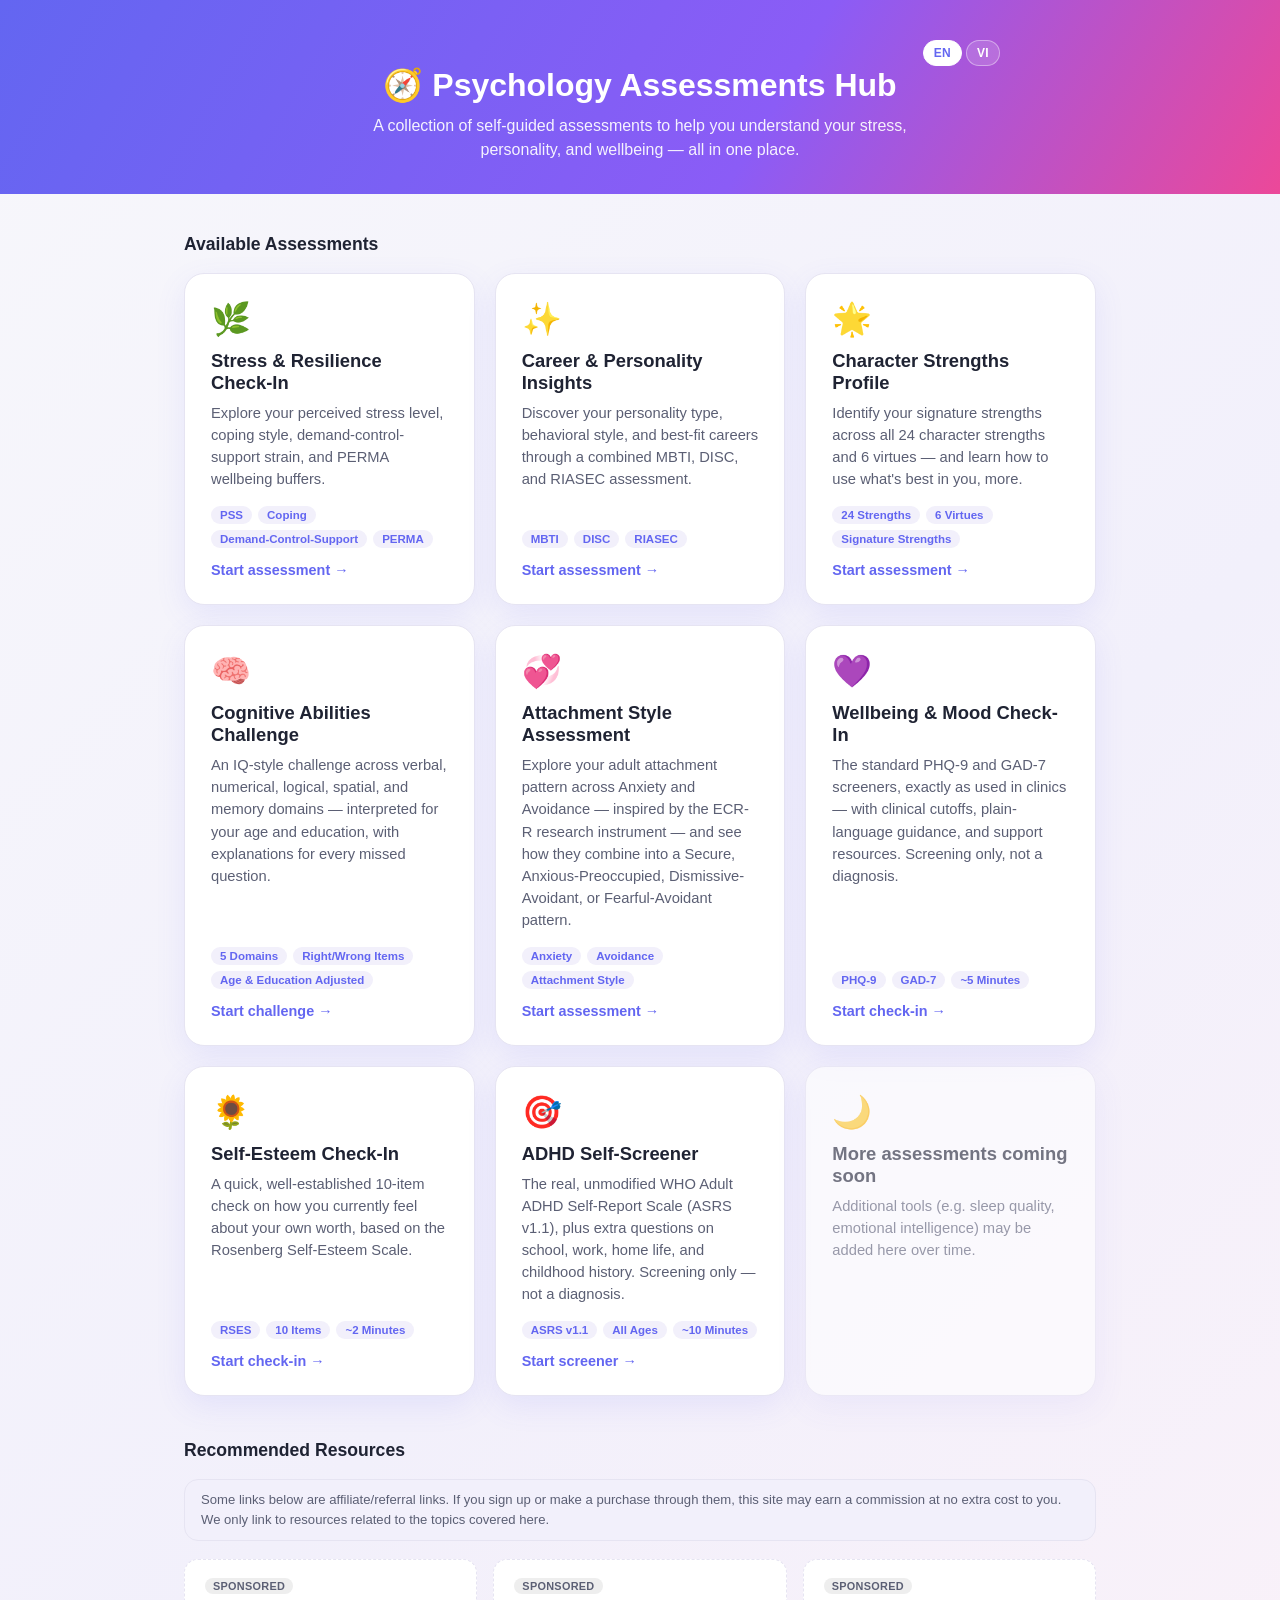
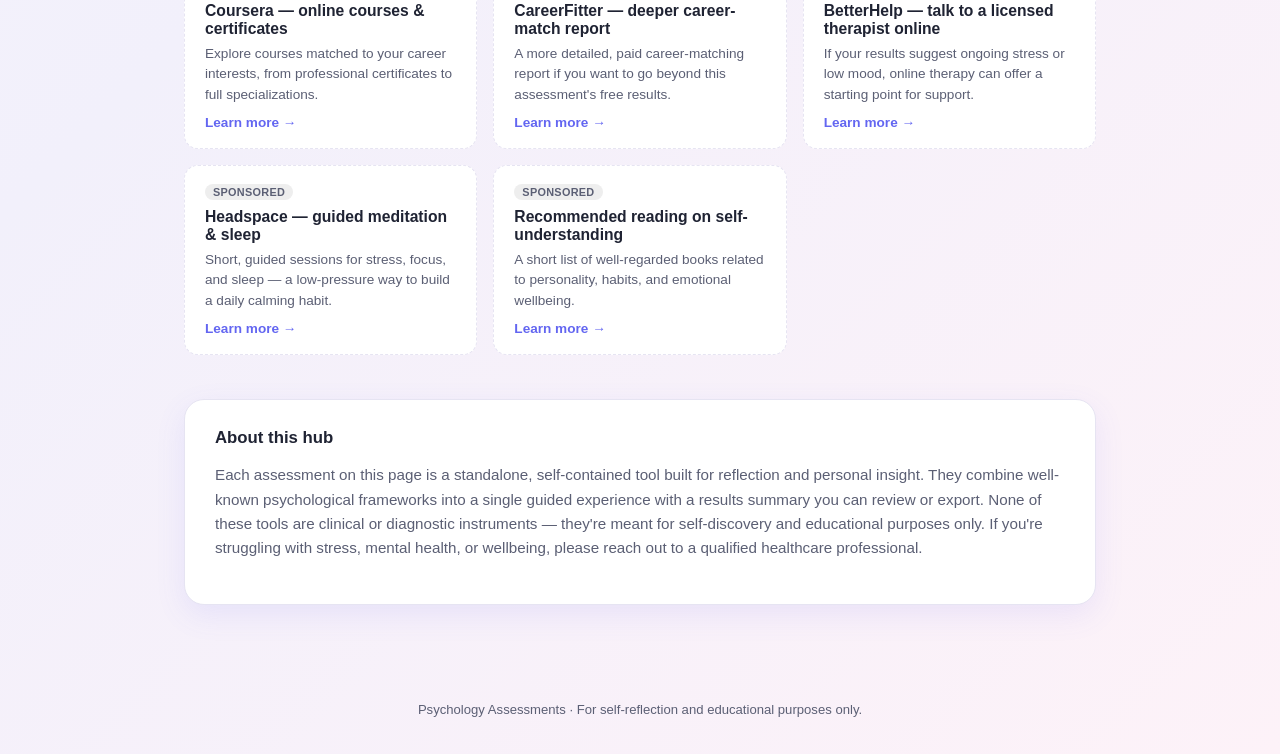
==== index.html @ 83e5cd19 "Initial commit: Psychology Assessments toolkit Co-Authored-By: Claude Sonnet 4.6 <noreply@anthropic." ====
<!DOCTYPE html>
<html lang="en">
<head>
<meta charset="UTF-8" />
<meta name="viewport" content="width=device-width, initial-scale=1.0" />
<title>Psychology Assessments — Hub</title>
<meta name="description" content="A hub linking to all self-assessment tools: stress & resilience, career & personality insights, and more to come." />
<style>
  :root {
    --grad-1: #6366f1;
    --grad-2: #8b5cf6;
    --grad-3: #ec4899;
    --ink: #1f2333;
    --ink-soft: #5b5f74;
    --bg: #f7f7fb;
    --card-bg: #ffffff;
    --border: #e6e4f2;
    --radius-lg: 20px;
    --radius-md: 14px;
    --shadow: 0 10px 30px rgba(99, 102, 241, 0.10);
    --shadow-hover: 0 16px 40px rgba(99, 102, 241, 0.18);
  }
  * { box-sizing: border-box; }
  html, body {
    margin: 0; padding: 0;
    font-family: "Segoe UI", "Helvetica Neue", Arial, sans-serif;
    background: linear-gradient(135deg, #f7f7fb 0%, #f2f0fb 50%, #fdf2f8 100%);
    color: var(--ink);
    min-height: 100vh;
  }
  .site-header {
    padding: 40px 24px 32px;
    text-align: center;
    background: linear-gradient(120deg, var(--grad-1), var(--grad-2) 60%, var(--grad-3));
    color: #fff;
  }
  .site-header h1 {
    margin: 0 0 10px;
    font-size: 2rem;
    letter-spacing: -0.02px;
  }
  .site-header p {
    margin: 0 auto;
    max-width: 560px;
    opacity: 0.92;
    line-height: 1.5;
  }
  .container {
    max-width: 960px;
    margin: 0 auto;
    padding: 40px 24px 60px;
  }
  .section-title {
    font-size: 1.1rem;
    font-weight: 700;
    color: var(--ink);
    margin: 0 0 18px;
  }
  .grid {
    display: grid;
    grid-template-columns: repeat(auto-fit, minmax(280px, 1fr));
    gap: 20px;
    margin-bottom: 44px;
  }
  .card {
    display: flex;
    flex-direction: column;
    background: var(--card-bg);
    border: 1px solid var(--border);
    border-radius: var(--radius-lg);
    padding: 26px;
    text-decoration: none;
    color: inherit;
    box-shadow: var(--shadow);
    transition: transform 0.15s ease, box-shadow 0.15s ease;
  }
  .card:hover {
    transform: translateY(-3px);
    box-shadow: var(--shadow-hover);
  }
  .card .emoji {
    font-size: 2rem;
    margin-bottom: 12px;
  }
  .card h3 {
    margin: 0 0 8px;
    font-size: 1.15rem;
  }
  .card p {
    margin: 0 0 16px;
    color: var(--ink-soft);
    font-size: 0.92rem;
    line-height: 1.5;
    flex-grow: 1;
  }
  .card .tags {
    display: flex;
    flex-wrap: wrap;
    gap: 6px;
    margin-bottom: 14px;
  }
  .tag {
    font-size: 0.72rem;
    font-weight: 600;
    padding: 3px 9px;
    border-radius: 999px;
    background: #f2f0fb;
    color: var(--grad-1);
  }
  .card .cta {
    font-size: 0.9rem;
    font-weight: 600;
    color: var(--grad-1);
  }
  .card.coming-soon {
    opacity: 0.6;
    cursor: default;
  }
  .card.coming-soon:hover {
    transform: none;
    box-shadow: var(--shadow);
  }
  .about {
    background: var(--card-bg);
    border: 1px solid var(--border);
    border-radius: var(--radius-lg);
    padding: 28px 30px;
    box-shadow: var(--shadow);
  }
  .about h2 {
    margin-top: 0;
    font-size: 1.05rem;
  }
  .about p {
    color: var(--ink-soft);
    line-height: 1.6;
    font-size: 0.95rem;
  }
  .site-footer {
    text-align: center;
    padding: 24px;
    color: var(--ink-soft);
    font-size: 0.82rem;
  }
  .resources {
    margin-bottom: 44px;
  }
  .disclosure {
    font-size: 0.82rem;
    color: var(--ink-soft);
    background: #f2f0fb;
    border: 1px solid var(--border);
    border-radius: var(--radius-md);
    padding: 10px 16px;
    margin-bottom: 18px;
    line-height: 1.5;
  }
  .resource-grid {
    display: grid;
    grid-template-columns: repeat(auto-fit, minmax(240px, 1fr));
    gap: 16px;
  }
  .resource-card {
    display: flex;
    flex-direction: column;
    background: var(--card-bg);
    border: 1px dashed var(--border);
    border-radius: var(--radius-md);
    padding: 18px 20px;
    text-decoration: none;
    color: inherit;
  }
  .resource-card h4 {
    margin: 0 0 6px;
    font-size: 0.98rem;
  }
  .resource-card p {
    margin: 0 0 10px;
    color: var(--ink-soft);
    font-size: 0.85rem;
    line-height: 1.5;
    flex-grow: 1;
  }
  .resource-card .cta {
    font-size: 0.85rem;
    font-weight: 600;
    color: var(--grad-1);
  }
  .resource-card .sponsored-tag {
    display: inline-block;
    font-size: 0.68rem;
    font-weight: 700;
    letter-spacing: 0.3px;
    text-transform: uppercase;
    color: var(--ink-soft);
    background: #eee;
    border-radius: 999px;
    padding: 2px 8px;
    margin-bottom: 8px;
    width: fit-content;
  }
  .site-header-inner {
    max-width: 720px;
    margin: 0 auto;
    display: flex;
    align-items: center;
    justify-content: flex-end;
  }
  .lang-toggle {
    display: flex;
    gap: 4px;
    flex-shrink: 0;
  }
  .lang-btn {
    background: rgba(255, 255, 255, 0.15);
    border: 1px solid rgba(255, 255, 255, 0.4);
    color: #fff;
    font-weight: 700;
    font-size: 0.75rem;
    letter-spacing: 0.3px;
    padding: 5px 10px;
    border-radius: 999px;
    cursor: pointer;
    transition: background 0.2s ease;
  }
  .lang-btn:hover {
    background: rgba(255, 255, 255, 0.28);
  }
  .lang-btn.active {
    background: #fff;
    color: var(--grad-1);
    border-color: #fff;
  }
</style>
</head>
<body>

  <header class="site-header">
    <div class="site-header-inner">
      <div id="langToggle" class="lang-toggle"></div>
    </div>
    <h1 data-en="🧭 Psychology Assessments Hub" data-vi="🧭 Trang Chủ Đánh Giá Tâm Lý">🧭 Psychology Assessments Hub</h1>
    <p data-en="A collection of self-guided assessments to help you understand your stress, personality, and wellbeing — all in one place." data-vi="Bộ sưu tập các bài đánh giá tự thực hiện giúp bạn hiểu về căng thẳng, tính cách, và sức khỏe tinh thần của mình — tất cả ở một nơi.">A collection of self-guided assessments to help you understand your stress, personality, and wellbeing — all in one place.</p>
  </header>

  <main class="container">

    <div>
      <div class="section-title" data-en="Available Assessments" data-vi="Các Bài Đánh Giá Hiện Có">Available Assessments</div>
      <div class="grid">

        <a class="card" href="stress-assessment/index.html">
          <div class="emoji">🌿</div>
          <h3 data-en="Stress &amp; Resilience Check-In" data-vi="Kiểm Tra Căng Thẳng &amp; Sức Bền">Stress &amp; Resilience Check-In</h3>
          <p data-en="Explore your perceived stress level, coping style, demand-control-support strain, and PERMA wellbeing buffers." data-vi="Khám phá mức độ căng thẳng cảm nhận, phong cách ứng phó, mức độ căng thẳng theo mô hình đòi hỏi-kiểm soát-hỗ trợ, và các vùng đệm hạnh phúc PERMA của bạn.">Explore your perceived stress level, coping style, demand-control-support strain, and PERMA wellbeing buffers.</p>
          <div class="tags">
            <span class="tag">PSS</span>
            <span class="tag" data-en="Coping" data-vi="Ứng Phó">Coping</span>
            <span class="tag" data-en="Demand-Control-Support" data-vi="Đòi Hỏi-Kiểm Soát-Hỗ Trợ">Demand-Control-Support</span>
            <span class="tag">PERMA</span>
          </div>
          <span class="cta" data-en="Start assessment →" data-vi="Bắt đầu đánh giá →">Start assessment →</span>
        </a>

        <a class="card" href="career-personality-assessment/index.html">
          <div class="emoji">✨</div>
          <h3 data-en="Career &amp; Personality Insights" data-vi="Đánh Giá Sự Nghiệp &amp; Tính Cách">Career &amp; Personality Insights</h3>
          <p data-en="Discover your personality type, behavioral style, and best-fit careers through a combined MBTI, DISC, and RIASEC assessment." data-vi="Khám phá kiểu tính cách, phong cách hành vi, và những nghề nghiệp phù hợp nhất với bạn thông qua bài đánh giá kết hợp MBTI, DISC, và RIASEC.">Discover your personality type, behavioral style, and best-fit careers through a combined MBTI, DISC, and RIASEC assessment.</p>
          <div class="tags">
            <span class="tag">MBTI</span>
            <span class="tag">DISC</span>
            <span class="tag">RIASEC</span>
          </div>
          <span class="cta" data-en="Start assessment →" data-vi="Bắt đầu đánh giá →">Start assessment →</span>
        </a>

        <a class="card" href="strengths-assessment/index.html">
          <div class="emoji">🌟</div>
          <h3 data-en="Character Strengths Profile" data-vi="Hồ Sơ Thế Mạnh Tính Cách">Character Strengths Profile</h3>
          <p data-en="Identify your signature strengths across all 24 character strengths and 6 virtues — and learn how to use what's best in you, more." data-vi="Xác định các thế mạnh đặc trưng của bạn trong đủ 24 thế mạnh tính cách và 6 nhóm phẩm chất — và học cách phát huy nhiều hơn những điều tốt nhất ở bạn.">Identify your signature strengths across all 24 character strengths and 6 virtues — and learn how to use what's best in you, more.</p>
          <div class="tags">
            <span class="tag" data-en="24 Strengths" data-vi="24 Thế Mạnh">24 Strengths</span>
            <span class="tag" data-en="6 Virtues" data-vi="6 Nhóm Phẩm Chất">6 Virtues</span>
            <span class="tag" data-en="Signature Strengths" data-vi="Thế Mạnh Đặc Trưng">Signature Strengths</span>
          </div>
          <span class="cta" data-en="Start assessment →" data-vi="Bắt đầu đánh giá →">Start assessment →</span>
        </a>

        <a class="card" href="iq-test/index.html">
          <div class="emoji">🧠</div>
          <h3 data-en="Cognitive Abilities Challenge" data-vi="Thử Thách Năng Lực Nhận Thức">Cognitive Abilities Challenge</h3>
          <p data-en="An IQ-style challenge across verbal, numerical, logical, spatial, and memory domains — interpreted for your age and education, with explanations for every missed question." data-vi="Thử thách kiểu trắc nghiệm IQ trên các lĩnh vực ngôn ngữ, số học, logic, không gian, và trí nhớ — được diễn giải theo độ tuổi và học vấn của bạn, kèm lời giải cho mọi câu làm sai.">An IQ-style challenge across verbal, numerical, logical, spatial, and memory domains — interpreted for your age and education, with explanations for every missed question.</p>
          <div class="tags">
            <span class="tag" data-en="5 Domains" data-vi="5 Lĩnh Vực">5 Domains</span>
            <span class="tag" data-en="Right/Wrong Items" data-vi="Câu Hỏi Đúng/Sai">Right/Wrong Items</span>
            <span class="tag" data-en="Age &amp; Education Adjusted" data-vi="Điều Chỉnh Theo Tuổi &amp; Học Vấn">Age &amp; Education Adjusted</span>
          </div>
          <span class="cta" data-en="Start challenge →" data-vi="Bắt đầu thử thách →">Start challenge →</span>
        </a>

        <a class="card" href="attachment-style-assessment/index.html">
          <div class="emoji">💞</div>
          <h3 data-en="Attachment Style Assessment" data-vi="Đánh Giá Kiểu Gắn Bó">Attachment Style Assessment</h3>
          <p data-en="Explore your adult attachment pattern across Anxiety and Avoidance — inspired by the ECR-R research instrument — and see how they combine into a Secure, Anxious-Preoccupied, Dismissive-Avoidant, or Fearful-Avoidant pattern." data-vi="Khám phá mô hình gắn bó ở người trưởng thành của bạn qua hai khía cạnh Lo Âu và Né Tránh — lấy cảm hứng từ công cụ nghiên cứu ECR-R — và xem chúng kết hợp thành mô hình An Toàn, Lo Âu-Bận Tâm, Né Tránh-Xa Cách, hoặc Lo Âu-Né Tránh như thế nào.">Explore your adult attachment pattern across Anxiety and Avoidance — inspired by the ECR-R research instrument — and see how they combine into a Secure, Anxious-Preoccupied, Dismissive-Avoidant, or Fearful-Avoidant pattern.</p>
          <div class="tags">
            <span class="tag" data-en="Anxiety" data-vi="Lo Âu">Anxiety</span>
            <span class="tag" data-en="Avoidance" data-vi="Né Tránh">Avoidance</span>
            <span class="tag" data-en="Attachment Style" data-vi="Kiểu Gắn Bó">Attachment Style</span>
          </div>
          <span class="cta" data-en="Start assessment →" data-vi="Bắt đầu đánh giá →">Start assessment →</span>
        </a>

        <a class="card" href="wellbeing-checkin/index.html">
          <div class="emoji">💜</div>
          <h3 data-en="Wellbeing &amp; Mood Check-In" data-vi="Kiểm Tra Tâm Trạng &amp; Sức Khỏe Tinh Thần">Wellbeing &amp; Mood Check-In</h3>
          <p data-en="The standard PHQ-9 and GAD-7 screeners, exactly as used in clinics — with clinical cutoffs, plain-language guidance, and support resources. Screening only, not a diagnosis." data-vi="Bộ sàng lọc tiêu chuẩn PHQ-9 và GAD-7, đúng như trong phòng khám — kèm ngưỡng lâm sàng, hướng dẫn dễ hiểu, và các nguồn hỗ trợ. Chỉ mang tính sàng lọc, không phải chẩn đoán.">The standard PHQ-9 and GAD-7 screeners, exactly as used in clinics — with clinical cutoffs, plain-language guidance, and support resources. Screening only, not a diagnosis.</p>
          <div class="tags">
            <span class="tag">PHQ-9</span>
            <span class="tag">GAD-7</span>
            <span class="tag" data-en="~5 Minutes" data-vi="~5 Phút">~5 Minutes</span>
          </div>
          <span class="cta" data-en="Start check-in →" data-vi="Bắt đầu kiểm tra →">Start check-in →</span>
        </a>

        <a class="card" href="self-esteem-assessment/index.html">
          <div class="emoji">🌻</div>
          <h3 data-en="Self-Esteem Check-In" data-vi="Kiểm Tra Lòng Tự Trọng">Self-Esteem Check-In</h3>
          <p data-en="A quick, well-established 10-item check on how you currently feel about your own worth, based on the Rosenberg Self-Esteem Scale." data-vi="Bài kiểm tra ngắn gồm 10 câu hỏi đã được kiểm chứng, đánh giá cảm nhận hiện tại của bạn về giá trị bản thân, dựa trên Thang Đo Lòng Tự Trọng Rosenberg.">A quick, well-established 10-item check on how you currently feel about your own worth, based on the Rosenberg Self-Esteem Scale.</p>
          <div class="tags">
            <span class="tag">RSES</span>
            <span class="tag" data-en="10 Items" data-vi="10 Câu Hỏi">10 Items</span>
            <span class="tag" data-en="~2 Minutes" data-vi="~2 Phút">~2 Minutes</span>
          </div>
          <span class="cta" data-en="Start check-in →" data-vi="Bắt đầu kiểm tra →">Start check-in →</span>
        </a>

        <a class="card" href="adhd-screener/index.html">
          <div class="emoji">🎯</div>
          <h3 data-en="ADHD Self-Screener" data-vi="Công Cụ Tự Sàng Lọc ADHD">ADHD Self-Screener</h3>
          <p data-en="The real, unmodified WHO Adult ADHD Self-Report Scale (ASRS v1.1), plus extra questions on school, work, home life, and childhood history. Screening only — not a diagnosis." data-vi="Thang Tự Đánh Giá ADHD Người Lớn của WHO (ASRS v1.1), nguyên bản không chỉnh sửa, kèm các câu hỏi bổ sung về trường học, công việc, đời sống gia đình, và lịch sử thời thơ ấu. Chỉ mang tính sàng lọc — không phải chẩn đoán.">The real, unmodified WHO Adult ADHD Self-Report Scale (ASRS v1.1), plus extra questions on school, work, home life, and childhood history. Screening only — not a diagnosis.</p>
          <div class="tags">
            <span class="tag">ASRS v1.1</span>
            <span class="tag" data-en="All Ages" data-vi="Mọi Độ Tuổi">All Ages</span>
            <span class="tag" data-en="~10 Minutes" data-vi="~10 Phút">~10 Minutes</span>
          </div>
          <span class="cta" data-en="Start screener →" data-vi="Bắt đầu sàng lọc →">Start screener →</span>
        </a>

        <div class="card coming-soon">
          <div class="emoji">🌙</div>
          <h3 data-en="More assessments coming soon" data-vi="Thêm các bài đánh giá sắp ra mắt">More assessments coming soon</h3>
          <p data-en="Additional tools (e.g. sleep quality, emotional intelligence) may be added here over time." data-vi="Các công cụ bổ sung (ví dụ: chất lượng giấc ngủ, trí tuệ cảm xúc) có thể sẽ được thêm vào đây theo thời gian.">Additional tools (e.g. sleep quality, emotional intelligence) may be added here over time.</p>
        </div>

      </div>
    </div>

    <div class="resources">
      <div class="section-title" data-en="Recommended Resources" data-vi="Tài Nguyên Gợi Ý">Recommended Resources</div>
      <div class="disclosure" data-en="Some links below are affiliate/referral links. If you sign up or make a purchase through them, this site may earn a commission at no extra cost to you. We only link to resources related to the topics covered here." data-vi="Một số liên kết bên dưới là liên kết liên kết/giới thiệu. Nếu bạn đăng ký hoặc mua hàng qua các liên kết này, trang web có thể nhận được hoa hồng mà không phát sinh thêm chi phí cho bạn. Chúng tôi chỉ liên kết đến các tài nguyên liên quan đến các chủ đề được đề cập ở đây.">Some links below are affiliate/referral links. If you sign up or make a purchase through them, this site may earn a commission at no extra cost to you. We only link to resources related to the topics covered here.</div>
      <div id="resourceGrid" class="resource-grid"></div>
    </div>

    <div class="about">
      <h2 data-en="About this hub" data-vi="Về trang này">About this hub</h2>
      <p data-en="Each assessment on this page is a standalone, self-contained tool built for reflection and personal insight. They combine well-known psychological frameworks into a single guided experience with a results summary you can review or export. None of these tools are clinical or diagnostic instruments — they're meant for self-discovery and educational purposes only. If you're struggling with stress, mental health, or wellbeing, please reach out to a qualified healthcare professional." data-vi="Mỗi bài đánh giá trên trang này là một công cụ độc lập, được xây dựng riêng để phục vụ việc chiêm nghiệm và hiểu biết bản thân. Chúng kết hợp các khung lý thuyết tâm lý học nổi tiếng thành một trải nghiệm hướng dẫn duy nhất kèm bản tóm tắt kết quả mà bạn có thể xem lại hoặc xuất ra. Không có công cụ nào trong số này là công cụ chẩn đoán hay lâm sàng — chúng chỉ nhằm mục đích tự khám phá bản thân và giáo dục. Nếu bạn đang gặp khó khăn với căng thẳng, sức khỏe tâm thần, hoặc đời sống tinh thần, vui lòng liên hệ với một chuyên gia y tế có trình độ.">
        Each assessment on this page is a standalone, self-contained tool built for reflection and
        personal insight. They combine well-known psychological frameworks into a single guided
        experience with a results summary you can review or export. None of these tools are
        clinical or diagnostic instruments — they're meant for self-discovery and educational
        purposes only. If you're struggling with stress, mental health, or wellbeing, please reach
        out to a qualified healthcare professional.
      </p>
    </div>

  </main>

  <footer class="site-footer">
    <p data-en="Psychology Assessments · For self-reflection and educational purposes only." data-vi="Đánh Giá Tâm Lý · Chỉ nhằm mục đích tự chiêm nghiệm và giáo dục.">Psychology Assessments · For self-reflection and educational purposes only.</p>
  </footer>

  <!-- Language / i18n -->
  <script src="shared/i18n.js"></script>
  <!-- Affiliate link config (edit shared/affiliate-config.js to add real IDs) -->
  <script src="shared/affiliate-config.js"></script>
  <script>
    (function renderResources() {
      const grid = document.getElementById("resourceGrid");
      if (!grid || typeof AFFILIATE_LINKS === "undefined") return;
      grid.innerHTML = Object.values(AFFILIATE_LINKS)
        .map(
          (r) => `
        <a class="resource-card" href="${r.url}" target="_blank" rel="sponsored noopener">
          <span class="sponsored-tag">Sponsored</span>
          <h4 data-en="${r.label.en}" data-vi="${r.label.vi}">${r.label.en}</h4>
          <p data-en="${r.blurb.en}" data-vi="${r.blurb.vi}">${r.blurb.en}</p>
          <span class="cta" data-en="Learn more →" data-vi="Tìm hiểu thêm →">Learn more →</span>
        </a>`
        )
        .join("");
      applyStaticTranslations();
    })();
  </script>

</body>
</html>
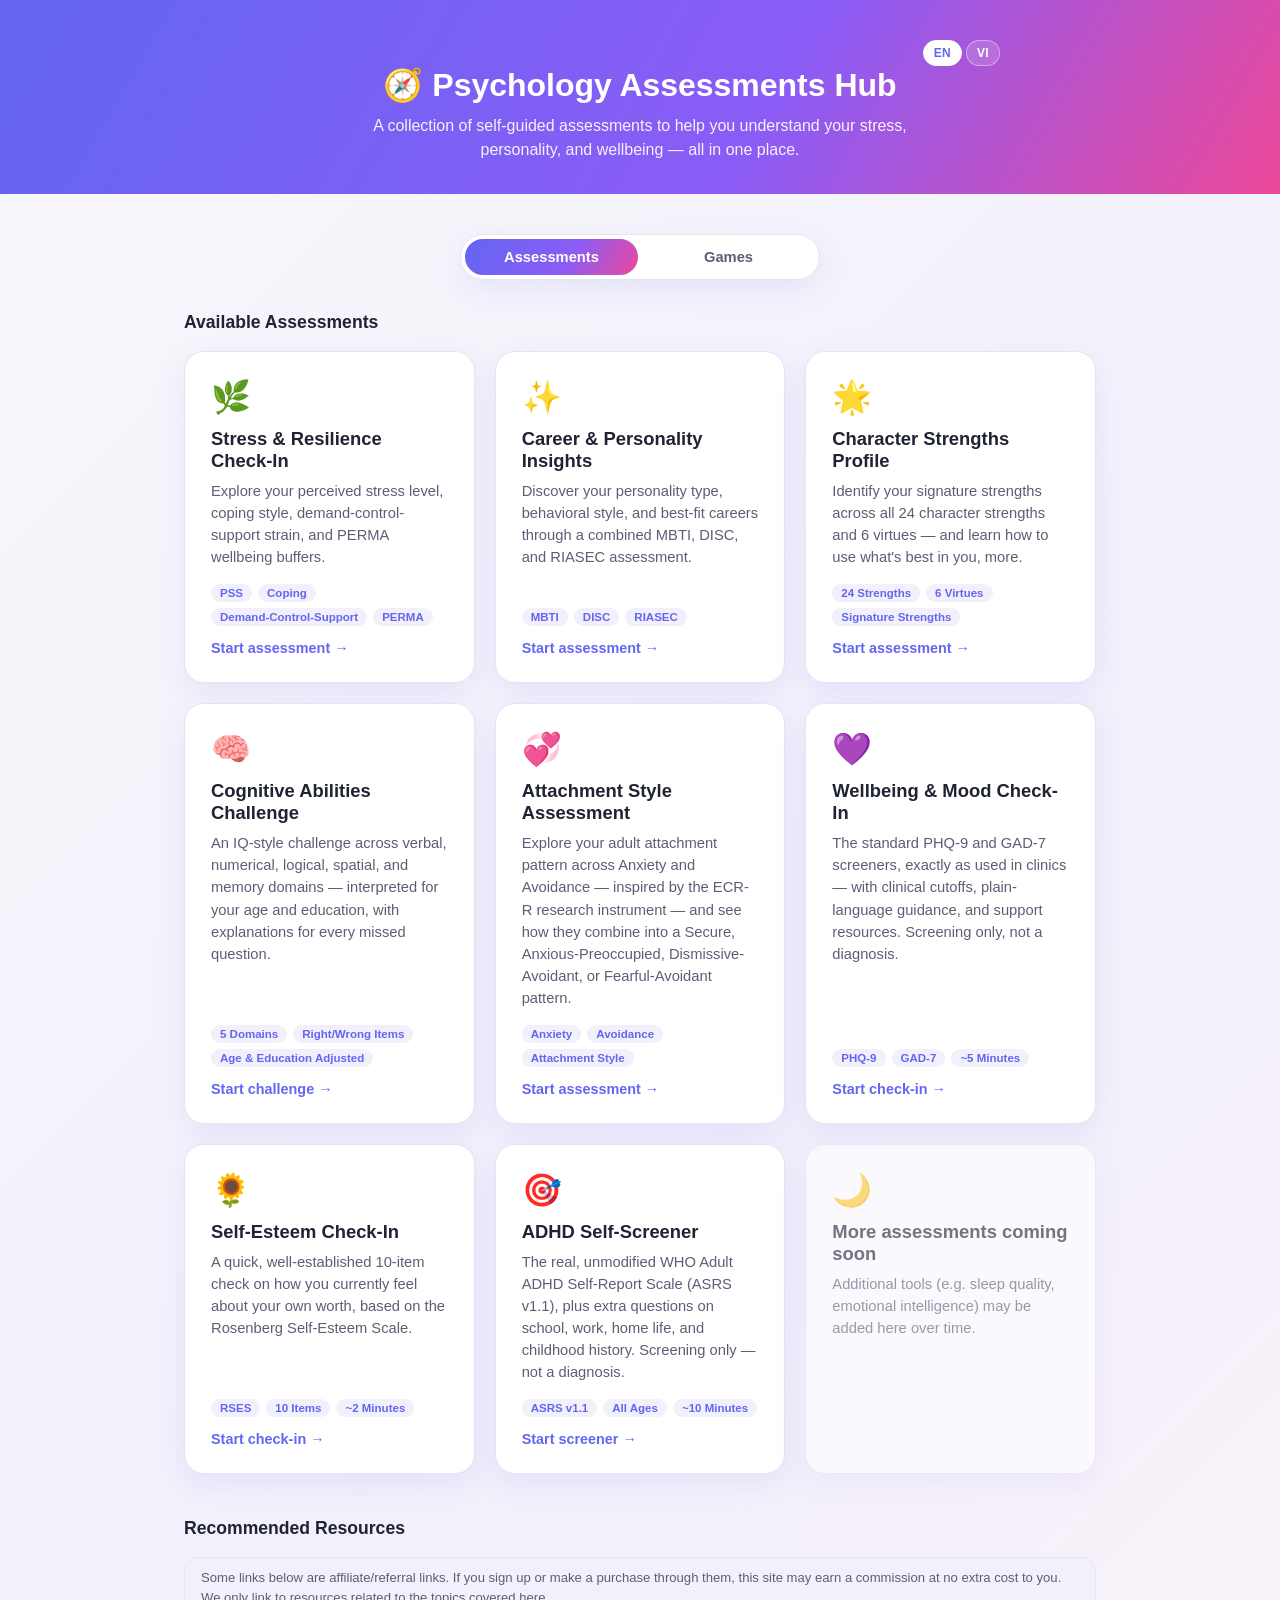
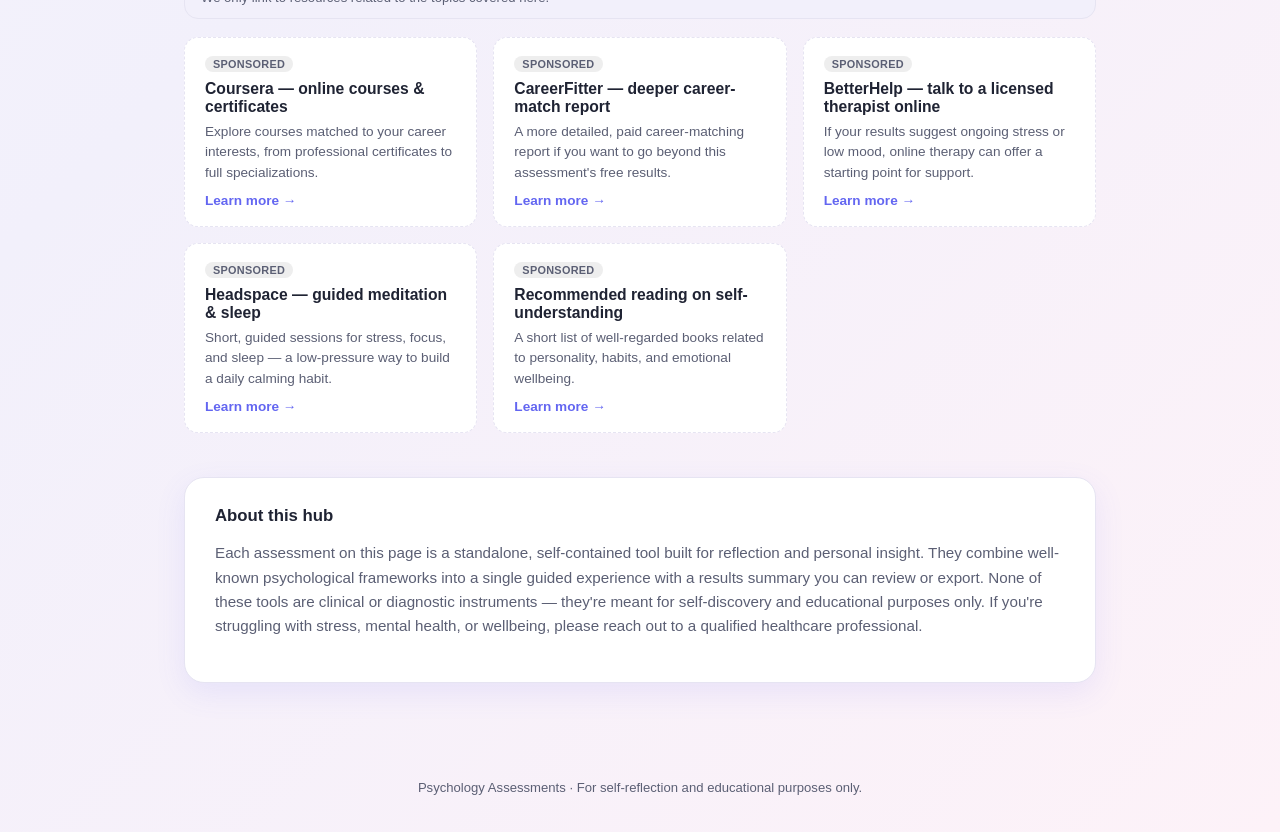
==== commit 3154647d: "Wire up brain games hub tab and update attachment-assessment docs Co-Authored-By: Claude Sonnet 5 <n" ====
--- a/index.html
+++ b/index.html
@@ -5,6 +5,44 @@
 <meta name="viewport" content="width=device-width, initial-scale=1.0" />
 <title>Psychology Assessments — Hub</title>
 <meta name="description" content="A hub linking to all self-assessment tools: stress & resilience, career & personality insights, and more to come." />
+<link rel="canonical" href="https://zoom2408.github.io/psych-assess-toolkit/" />
+<meta name="robots" content="index, follow" />
+<meta property="og:type" content="website" />
+<meta property="og:title" content="Psychology Assessments — Hub" />
+<meta property="og:description" content="Free, private, browser-based self-assessments for stress, personality, wellbeing, self-esteem, attachment style, cognitive ability, ADHD screening, and character strengths — plus free brain games." />
+<meta property="og:url" content="https://zoom2408.github.io/psych-assess-toolkit/" />
+<meta property="og:site_name" content="Psychology Assessments" />
+<meta name="twitter:card" content="summary" />
+<meta name="twitter:title" content="Psychology Assessments — Hub" />
+<meta name="twitter:description" content="Free, private, browser-based self-assessments for stress, personality, wellbeing, self-esteem, attachment style, cognitive ability, ADHD screening, and character strengths — plus free brain games." />
+<script type="application/ld+json">
+{
+  "@context": "https://schema.org",
+  "@graph": [
+    {
+      "@type": "WebSite",
+      "name": "Psychology Assessments",
+      "url": "https://zoom2408.github.io/psych-assess-toolkit/",
+      "description": "A hub linking to all self-assessment tools: stress & resilience, career & personality insights, wellbeing, and more."
+    },
+    {
+      "@type": "ItemList",
+      "name": "Available Assessments",
+      "itemListElement": [
+        { "@type": "ListItem", "position": 1, "name": "Stress & Resilience Check-In", "url": "https://zoom2408.github.io/psych-assess-toolkit/stress-assessment/" },
+        { "@type": "ListItem", "position": 2, "name": "Career & Personality Insights", "url": "https://zoom2408.github.io/psych-assess-toolkit/career-personality-assessment/" },
+        { "@type": "ListItem", "position": 3, "name": "Character Strengths Profile", "url": "https://zoom2408.github.io/psych-assess-toolkit/strengths-assessment/" },
+        { "@type": "ListItem", "position": 4, "name": "Cognitive Abilities Challenge", "url": "https://zoom2408.github.io/psych-assess-toolkit/iq-test/" },
+        { "@type": "ListItem", "position": 5, "name": "Attachment Style Assessment", "url": "https://zoom2408.github.io/psych-assess-toolkit/attachment-style-assessment/" },
+        { "@type": "ListItem", "position": 6, "name": "Wellbeing & Mood Check-In", "url": "https://zoom2408.github.io/psych-assess-toolkit/wellbeing-checkin/" },
+        { "@type": "ListItem", "position": 7, "name": "Self-Esteem Check-In", "url": "https://zoom2408.github.io/psych-assess-toolkit/self-esteem-assessment/" },
+        { "@type": "ListItem", "position": 8, "name": "ADHD Self-Screener", "url": "https://zoom2408.github.io/psych-assess-toolkit/adhd-screener/" },
+        { "@type": "ListItem", "position": 9, "name": "Brain Games", "url": "https://zoom2408.github.io/psych-assess-toolkit/brain-games/" }
+      ]
+    }
+  ]
+}
+</script>
 <style>
   :root {
     --grad-1: #6366f1;
@@ -231,6 +269,42 @@
     color: var(--grad-1);
     border-color: #fff;
   }
+  .segmented-control {
+    display: flex;
+    gap: 4px;
+    max-width: 360px;
+    margin: 0 auto 32px;
+    background: #ffffff;
+    border: 1px solid var(--border);
+    border-radius: 999px;
+    padding: 4px;
+    box-shadow: var(--shadow);
+  }
+  .segment-btn {
+    flex: 1;
+    border: none;
+    background: transparent;
+    color: var(--ink-soft);
+    font-weight: 700;
+    font-size: 0.92rem;
+    padding: 10px 16px;
+    border-radius: 999px;
+    cursor: pointer;
+    transition: background 0.15s ease, color 0.15s ease;
+  }
+  .segment-btn:hover {
+    color: var(--ink);
+  }
+  .segment-btn.active {
+    background: linear-gradient(120deg, var(--grad-1), var(--grad-2) 60%, var(--grad-3));
+    color: #fff;
+  }
+  .view-panel {
+    display: none;
+  }
+  .view-panel.active {
+    display: block;
+  }
 </style>
 </head>
 <body>
@@ -245,7 +319,12 @@
 
   <main class="container">
 
-    <div>
+    <div class="segmented-control" id="viewSwitcher">
+      <button class="segment-btn" data-view="assessments" data-en="Assessments" data-vi="Đánh Giá">Assessments</button>
+      <button class="segment-btn" data-view="games" data-en="Games" data-vi="Trò Chơi">Games</button>
+    </div>
+
+    <div id="assessmentsPanel" class="view-panel">
       <div class="section-title" data-en="Available Assessments" data-vi="Các Bài Đánh Giá Hiện Có">Available Assessments</div>
       <div class="grid">
 
@@ -353,24 +432,50 @@
         </div>
 
       </div>
+
+      <div class="resources">
+        <div class="section-title" data-en="Recommended Resources" data-vi="Tài Nguyên Gợi Ý">Recommended Resources</div>
+        <div class="disclosure" data-en="Some links below are affiliate/referral links. If you sign up or make a purchase through them, this site may earn a commission at no extra cost to you. We only link to resources related to the topics covered here." data-vi="Một số liên kết bên dưới là liên kết liên kết/giới thiệu. Nếu bạn đăng ký hoặc mua hàng qua các liên kết này, trang web có thể nhận được hoa hồng mà không phát sinh thêm chi phí cho bạn. Chúng tôi chỉ liên kết đến các tài nguyên liên quan đến các chủ đề được đề cập ở đây.">Some links below are affiliate/referral links. If you sign up or make a purchase through them, this site may earn a commission at no extra cost to you. We only link to resources related to the topics covered here.</div>
+        <div id="resourceGrid" class="resource-grid"></div>
+      </div>
+
+      <div class="about">
+        <h2 data-en="About this hub" data-vi="Về trang này">About this hub</h2>
+        <p data-en="Each assessment on this page is a standalone, self-contained tool built for reflection and personal insight. They combine well-known psychological frameworks into a single guided experience with a results summary you can review or export. None of these tools are clinical or diagnostic instruments — they're meant for self-discovery and educational purposes only. If you're struggling with stress, mental health, or wellbeing, please reach out to a qualified healthcare professional." data-vi="Mỗi bài đánh giá trên trang này là một công cụ độc lập, được xây dựng riêng để phục vụ việc chiêm nghiệm và hiểu biết bản thân. Chúng kết hợp các khung lý thuyết tâm lý học nổi tiếng thành một trải nghiệm hướng dẫn duy nhất kèm bản tóm tắt kết quả mà bạn có thể xem lại hoặc xuất ra. Không có công cụ nào trong số này là công cụ chẩn đoán hay lâm sàng — chúng chỉ nhằm mục đích tự khám phá bản thân và giáo dục. Nếu bạn đang gặp khó khăn với căng thẳng, sức khỏe tâm thần, hoặc đời sống tinh thần, vui lòng liên hệ với một chuyên gia y tế có trình độ.">
+          Each assessment on this page is a standalone, self-contained tool built for reflection and
+          personal insight. They combine well-known psychological frameworks into a single guided
+          experience with a results summary you can review or export. None of these tools are
+          clinical or diagnostic instruments — they're meant for self-discovery and educational
+          purposes only. If you're struggling with stress, mental health, or wellbeing, please reach
+          out to a qualified healthcare professional.
+        </p>
+      </div>
     </div>
 
-    <div class="resources">
-      <div class="section-title" data-en="Recommended Resources" data-vi="Tài Nguyên Gợi Ý">Recommended Resources</div>
-      <div class="disclosure" data-en="Some links below are affiliate/referral links. If you sign up or make a purchase through them, this site may earn a commission at no extra cost to you. We only link to resources related to the topics covered here." data-vi="Một số liên kết bên dưới là liên kết liên kết/giới thiệu. Nếu bạn đăng ký hoặc mua hàng qua các liên kết này, trang web có thể nhận được hoa hồng mà không phát sinh thêm chi phí cho bạn. Chúng tôi chỉ liên kết đến các tài nguyên liên quan đến các chủ đề được đề cập ở đây.">Some links below are affiliate/referral links. If you sign up or make a purchase through them, this site may earn a commission at no extra cost to you. We only link to resources related to the topics covered here.</div>
-      <div id="resourceGrid" class="resource-grid"></div>
-    </div>
-
-    <div class="about">
-      <h2 data-en="About this hub" data-vi="Về trang này">About this hub</h2>
-      <p data-en="Each assessment on this page is a standalone, self-contained tool built for reflection and personal insight. They combine well-known psychological frameworks into a single guided experience with a results summary you can review or export. None of these tools are clinical or diagnostic instruments — they're meant for self-discovery and educational purposes only. If you're struggling with stress, mental health, or wellbeing, please reach out to a qualified healthcare professional." data-vi="Mỗi bài đánh giá trên trang này là một công cụ độc lập, được xây dựng riêng để phục vụ việc chiêm nghiệm và hiểu biết bản thân. Chúng kết hợp các khung lý thuyết tâm lý học nổi tiếng thành một trải nghiệm hướng dẫn duy nhất kèm bản tóm tắt kết quả mà bạn có thể xem lại hoặc xuất ra. Không có công cụ nào trong số này là công cụ chẩn đoán hay lâm sàng — chúng chỉ nhằm mục đích tự khám phá bản thân và giáo dục. Nếu bạn đang gặp khó khăn với căng thẳng, sức khỏe tâm thần, hoặc đời sống tinh thần, vui lòng liên hệ với một chuyên gia y tế có trình độ.">
-        Each assessment on this page is a standalone, self-contained tool built for reflection and
-        personal insight. They combine well-known psychological frameworks into a single guided
-        experience with a results summary you can review or export. None of these tools are
-        clinical or diagnostic instruments — they're meant for self-discovery and educational
-        purposes only. If you're struggling with stress, mental health, or wellbeing, please reach
-        out to a qualified healthcare professional.
-      </p>
+    <div id="gamesPanel" class="view-panel">
+      <div class="section-title" data-en="Available Games" data-vi="Các Trò Chơi Hiện Có">Available Games</div>
+      <div class="grid">
+
+        <a class="card" href="brain-games/index.html">
+          <div class="emoji">🕹️</div>
+          <h3 data-en="Brain Games" data-vi="Trò Chơi Trí Não">Brain Games</h3>
+          <p data-en="Take a break with a live trivia quiz, reaction time test, sudoku, and 2048 — free mini-games, no sign-up required." data-vi="Nghỉ ngơi với trò chơi đố vui trực tiếp, kiểm tra thời gian phản ứng, sudoku, và 2048 — các trò chơi nhỏ miễn phí, không cần đăng ký.">Take a break with a live trivia quiz, reaction time test, sudoku, and 2048 — free mini-games, no sign-up required.</p>
+          <div class="tags">
+            <span class="tag" data-en="Trivia" data-vi="Đố Vui">Trivia</span>
+            <span class="tag" data-en="Reaction Time" data-vi="Thời Gian Phản Ứng">Reaction Time</span>
+            <span class="tag">Sudoku</span>
+            <span class="tag">2048</span>
+          </div>
+          <span class="cta" data-en="Play now →" data-vi="Chơi ngay →">Play now →</span>
+        </a>
+
+        <div class="card coming-soon">
+          <div class="emoji">🌙</div>
+          <h3 data-en="More games coming soon" data-vi="Thêm trò chơi sắp ra mắt">More games coming soon</h3>
+          <p data-en="More free mini-games may be added here over time." data-vi="Thêm các trò chơi nhỏ miễn phí có thể sẽ được thêm vào đây theo thời gian.">More free mini-games may be added here over time.</p>
+        </div>
+
+      </div>
     </div>
 
   </main>
@@ -378,6 +483,36 @@
   <footer class="site-footer">
     <p data-en="Psychology Assessments · For self-reflection and educational purposes only." data-vi="Đánh Giá Tâm Lý · Chỉ nhằm mục đích tự chiêm nghiệm và giáo dục.">Psychology Assessments · For self-reflection and educational purposes only.</p>
   </footer>
+
+  <!-- View switcher (Assessments / Games segmented control) -->
+  <script>
+    (function initViewSwitcher() {
+      const STORAGE_KEY = "hub.activeView";
+      const switcher = document.getElementById("viewSwitcher");
+      const panels = {
+        assessments: document.getElementById("assessmentsPanel"),
+        games: document.getElementById("gamesPanel"),
+      };
+
+      function setView(view) {
+        if (!panels[view]) view = "assessments";
+        Object.keys(panels).forEach((key) => {
+          panels[key].classList.toggle("active", key === view);
+        });
+        switcher.querySelectorAll(".segment-btn").forEach((btn) => {
+          btn.classList.toggle("active", btn.dataset.view === view);
+        });
+        localStorage.setItem(STORAGE_KEY, view);
+      }
+
+      switcher.querySelectorAll(".segment-btn").forEach((btn) => {
+        btn.addEventListener("click", () => setView(btn.dataset.view));
+      });
+
+      const saved = localStorage.getItem(STORAGE_KEY);
+      setView(saved === "games" ? "games" : "assessments");
+    })();
+  </script>
 
   <!-- Language / i18n -->
   <script src="shared/i18n.js"></script>
